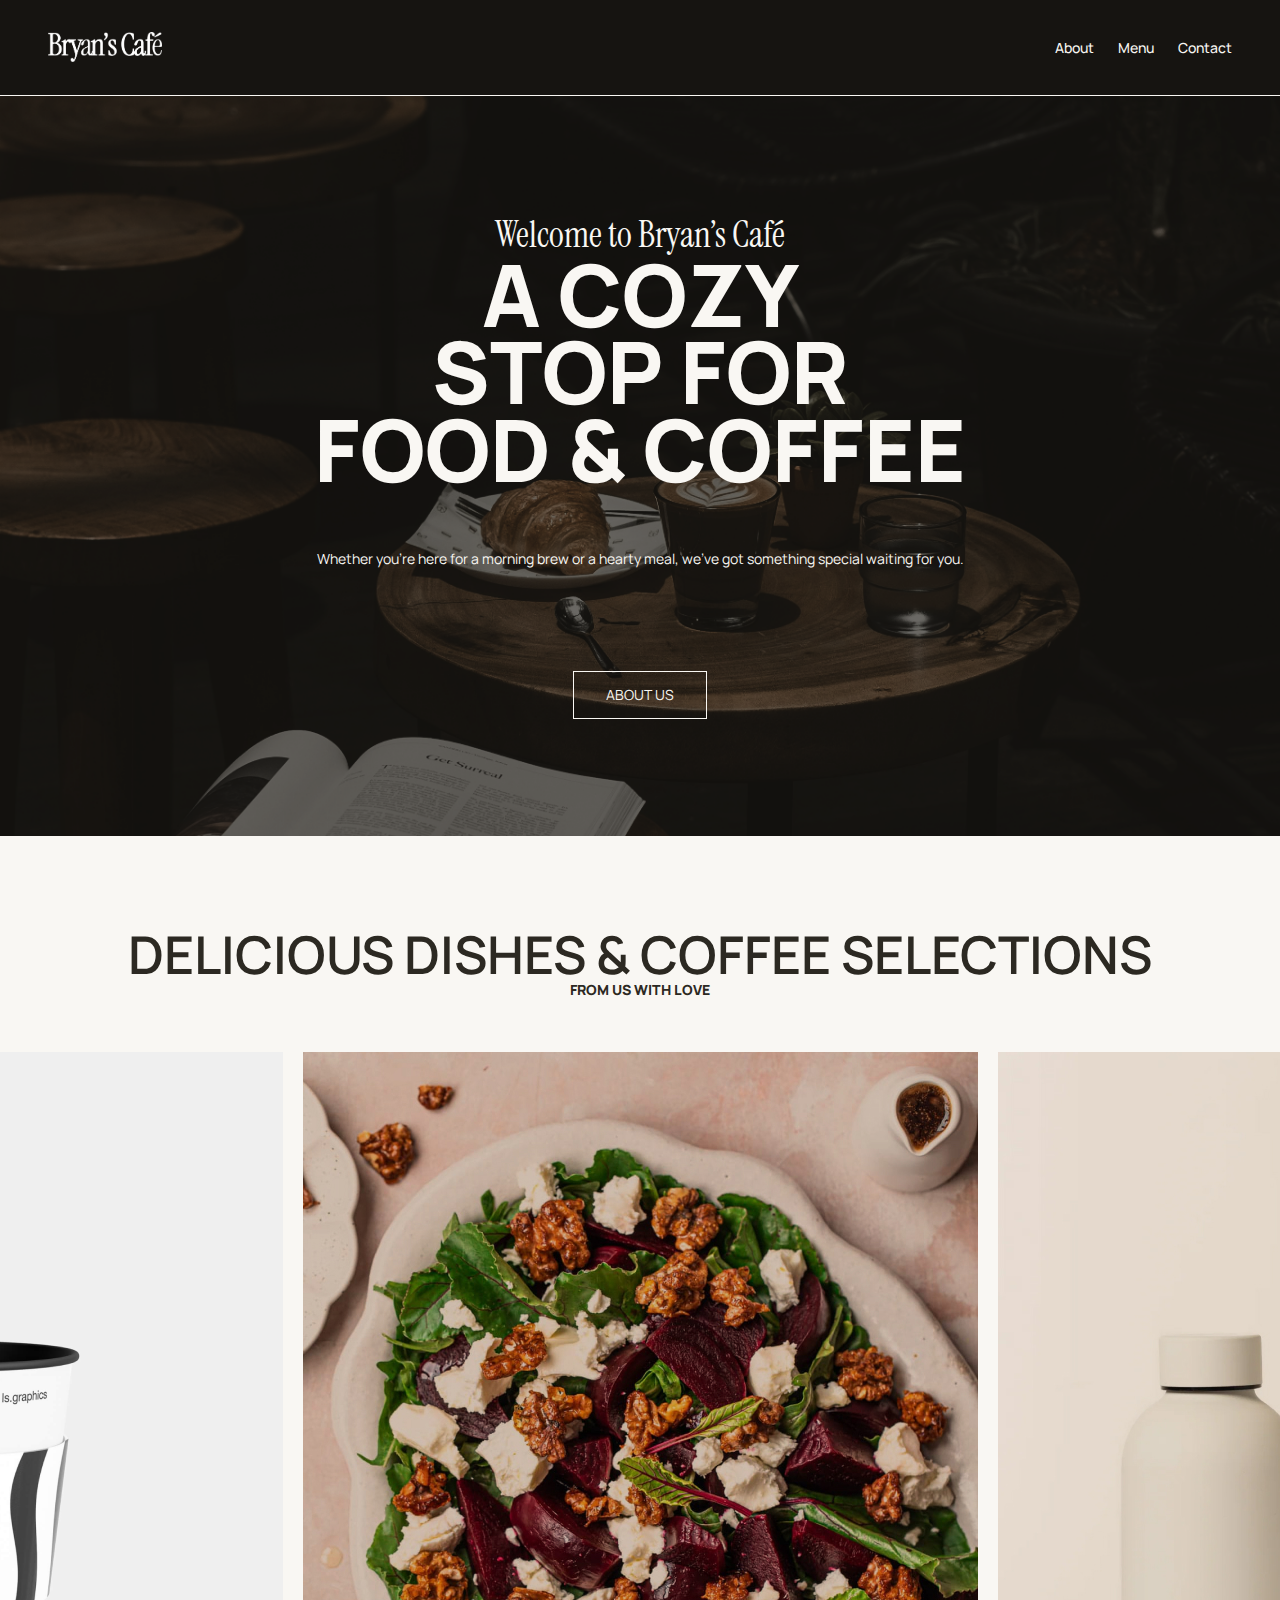
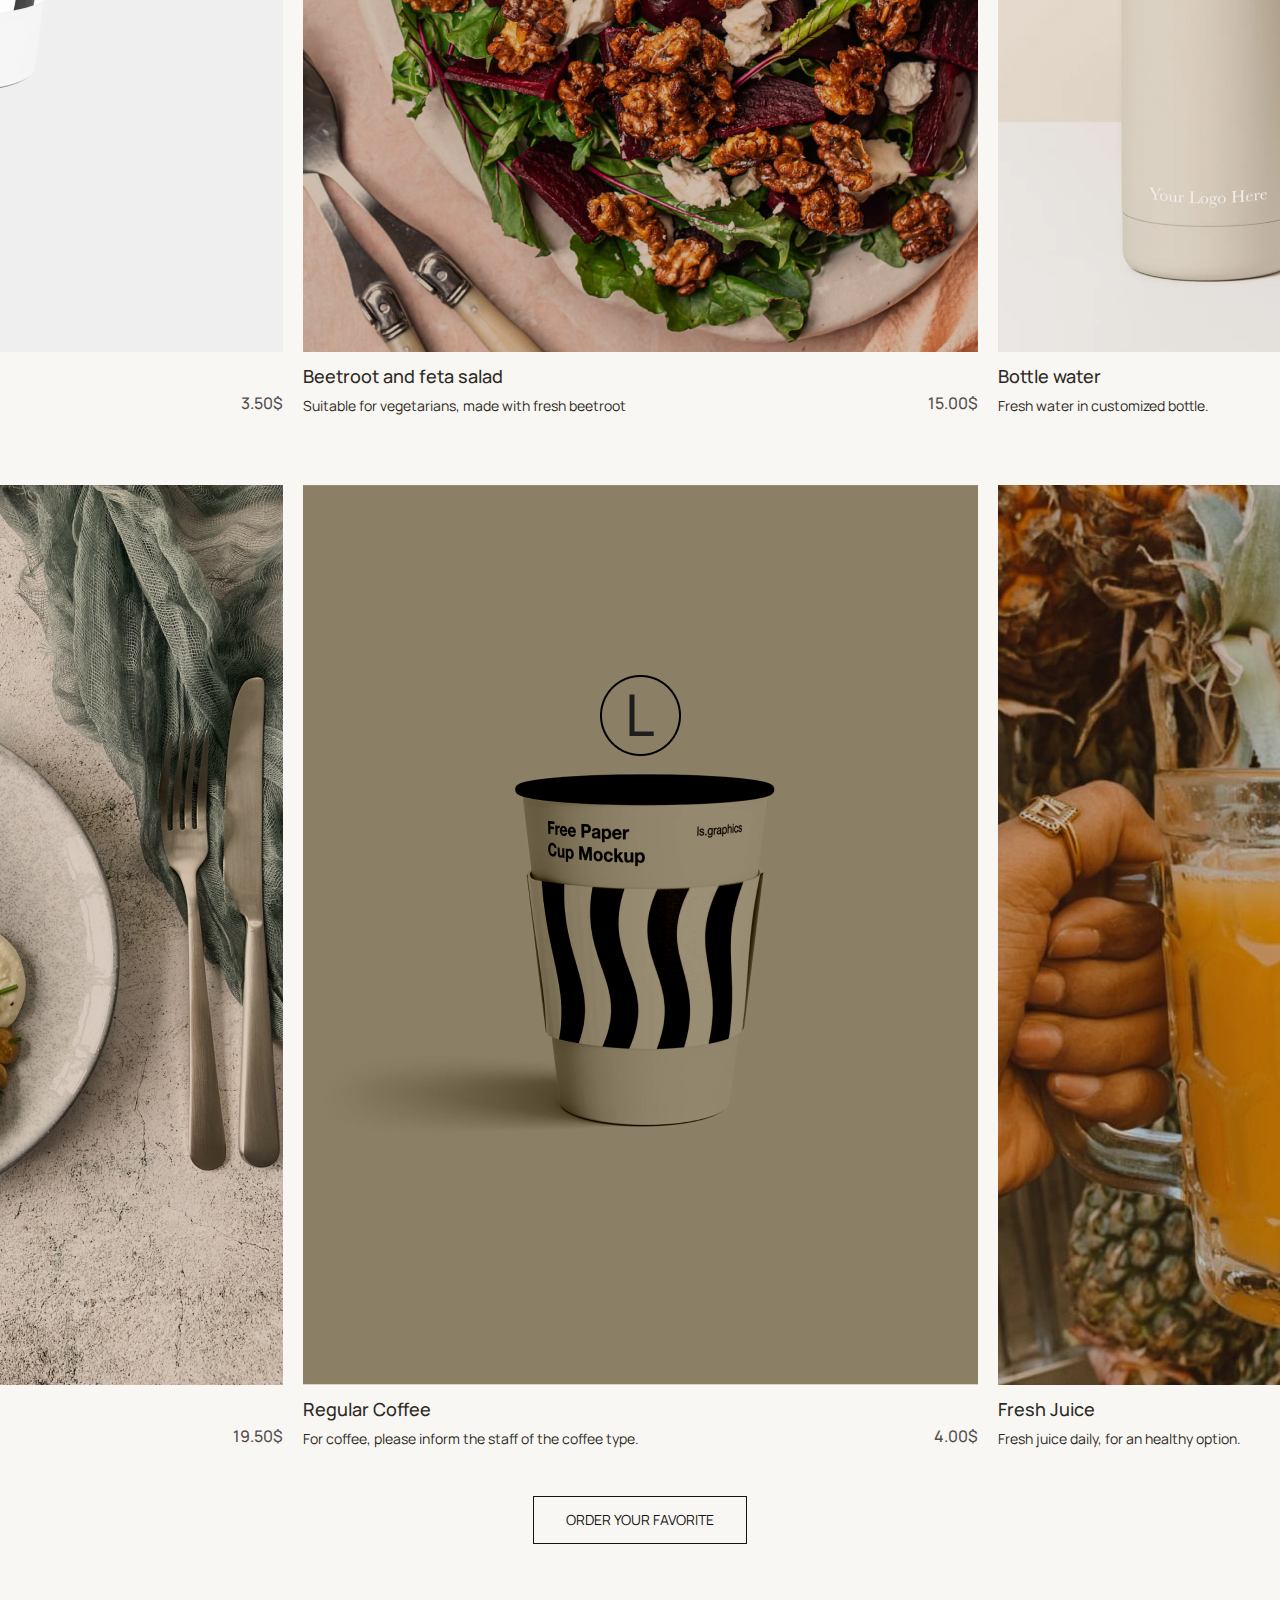
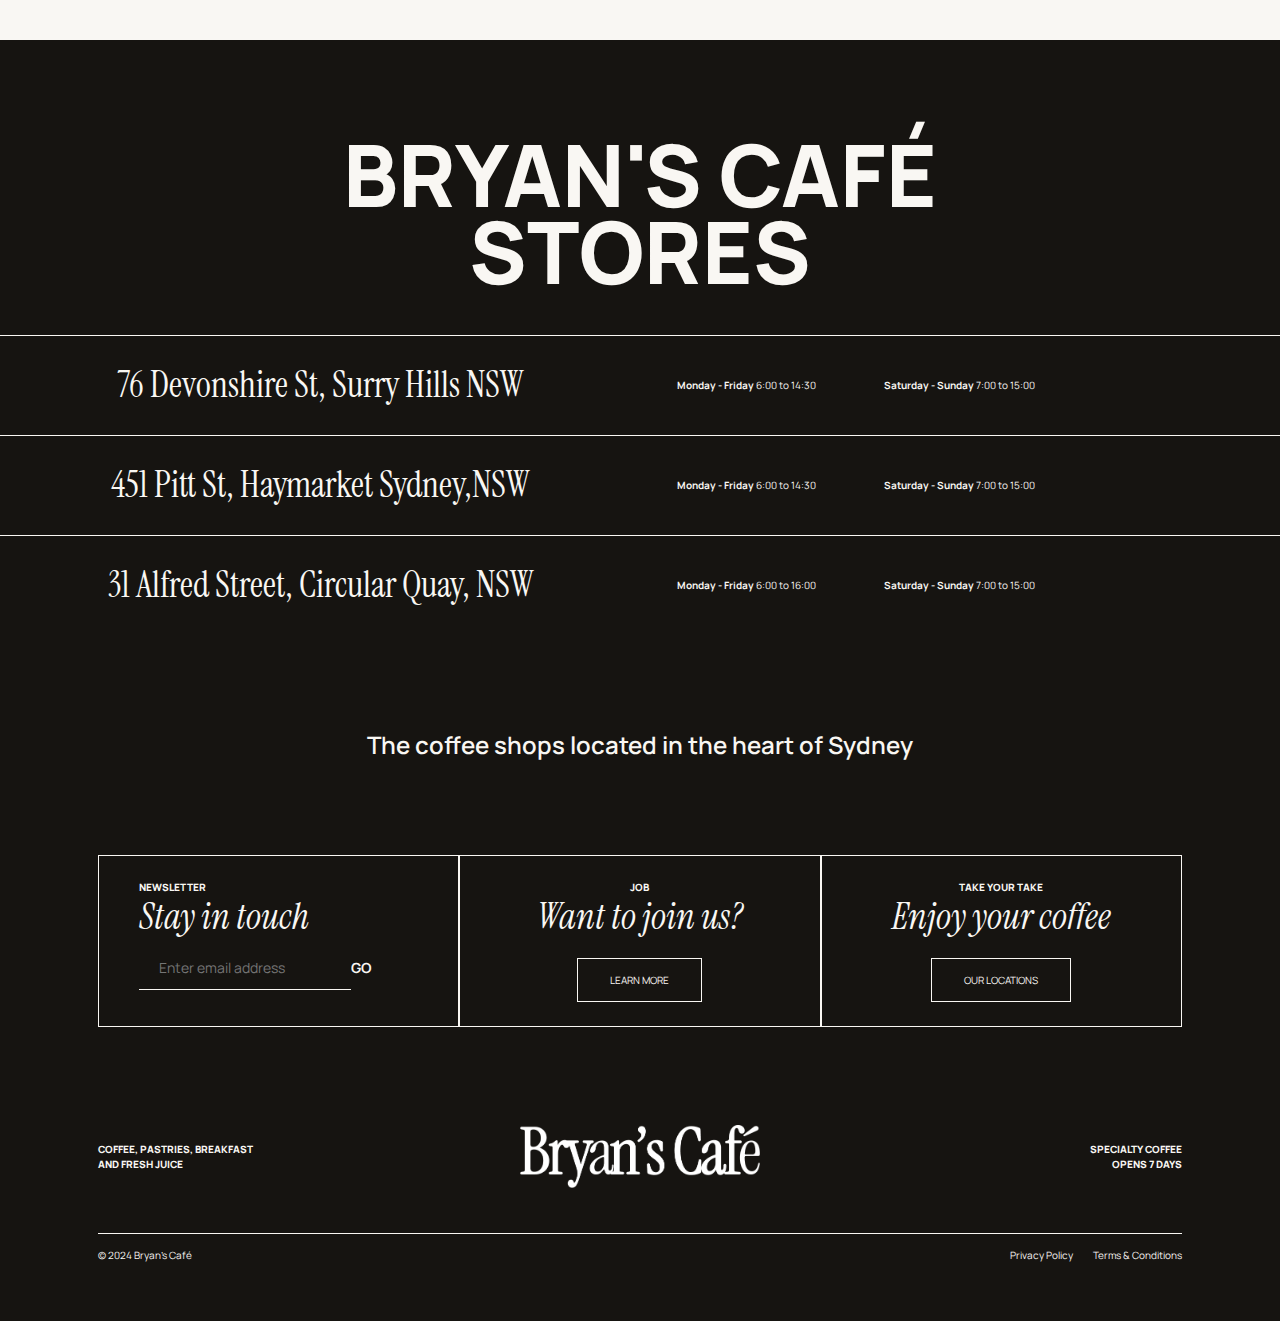
==== index.html @ f8dcae48 "Add files via upload" ====
<!DOCTYPE html>
<html lang="en">
  <head>
    <meta charset="UTF-8" />
    <meta name="viewport" content="width=device-width, initial-scale=1.0" />
    <link rel="icon" type="image/x-icon" href="/img/b-icon.png">
    <link rel="preconnect" href="https://fonts.googleapis.com" />
    <link rel="preconnect" href="https://fonts.gstatic.com" crossorigin />
    <link
      href="https://fonts.googleapis.com/css2?family=Manrope:wght@200..800&display=swap"
      rel="stylesheet"
    />
    <link
      href="https://fonts.googleapis.com/css2?family=Instrument+Serif:ital@0;1&family=Inter:ital,opsz,wght@0,14..32,100..900;1,14..32,100..900&family=Manrope:wght@200..800&family=Rubik:ital,wght@0,300..900;1,300..900&display=swap"
      rel="stylesheet"
    />
    <link rel="stylesheet" href="css/general.css" />
    <link rel="stylesheet" href="css/style.css" />
    <script src="https://scripts.sirv.com/sirvjs/v3/sirv.js"></script>
    <title>Bryan's Café Homepage</title>
  </head>
  <body>
    <header class="header">
      <a href="index.html"
        ><img class="logo" src="img/BryansCafe-w.png" alt="Bryan's Logo"
      /></a>
      <nav class="main-nav">
        <ul class="main-nav-list">
          <li><a class="main-nav-link" href="about.html">About</a></li>
          <li><a class="main-nav-link" href="menu/menu.html">Menu</a></li>
          <li><a class="main-nav-link" href="contact.html">Contact</a></li>
        </ul>
      </nav>
    </header>
    <main>
      <section class="section-hero bg-hero">
        <div class="hero-text-box">
          <p class="heading-highlight">Welcome to Bryan’s Café</p>
          <h1 class="heading-primary">A cozy </br>stop for </br> food & coffee</h1>
          <p class="hero-description">
            Whether you're here for a morning brew or a hearty meal, we’ve got
            something special waiting for you.
          </p>
        </div>
        <a class="btn btn--full fontsize-reg" href="about.html"> About us</a>
      </section>
      
      <!-- 
      ******************
      MENU
      ****************** 
      -->
      <section class="section-menu">
        <div class="menu-title pad--top-md">
          <span class="heading-secondary uppercase">Delicious Dishes & Coffee Selections</span>
          <p class="subheading">From us with love</p>
        </div>
        <div class="menu-cards-display">
          <div class="menu-cards grid--3-cols">
              <!-- ---PRODUCT01--- -->
            <div class="menu-product">
              <div class="product-image">
              <a href="#">
              <img class="Sirv image-main" src="/img/mockup/Coffee-w1.png"/>
              <img class="Sirv image-hover" src="/img/mockup/Coffee-w2.png"/>
            </a>
          </div>
              <div class="menu-description">
              <div class="product-title">
              <h3 class="title heading-tertiary">Hot Coffee</h3>
              <p class="description">
                For coffee, please inform the staff of the coffee type.
              </p>
            </div>
              <a class="price" href="#">3.50$</a>
            </div>
            </div>
             <!-- ---PRODUCT02--- -->
            <div class="menu-product">
              <div class="product-image">
              <a href="#">
              <img class="Sirv image-main" src="/img/mockup/beetrootAndFetaSalad.jpg"/>
              <img class="Sirv image-hover" src="/img/mockup/beetrootAndFetaSalad1.jpg"/>
            </a>
          </div>
              <div class="menu-description">
              <div class="product-title">
              <h3 class="title heading-tertiary">Beetroot and feta salad</h3>
              <p class="description">
                Suitable for vegetarians, made with fresh beetroot
              </p>
            </div>
              <a class="price" href="#">15.00$</a>
            </div>
            </div>
          <!-- ---PRODUCT03--- -->
            <div class="menu-product">
              <div class="product-image">
              <a href="#">
              <img class="Sirv image-main" src="/img/mockup/bottle.jpg"/>
              <img class="Sirv image-hover" src="/img/mockup/bottle1.jpg"/>
            </a>
          </div>
              <div class="menu-description">
              <div class="product-title">
              <h3 class="title heading-tertiary">Bottle water</h3>
              <p class="description">
                Fresh water in customized bottle.
              </p>
            </div>
              <a class="price" href="#">2.00$</a>
            </div>
            </div>
             <!-- ---PRODUCT04--- -->
             <div class="menu-product">
              <div class="product-image">
              <a href="#">
              <img class="Sirv image-main" src="/img/mockup/fetaPancakesWithSalad.jpg"/>
              <img class="Sirv image-hover" src="/img/mockup/fetaPancakesWithSalad1.jpg"/>
            </a>
          </div>
              <div class="menu-description">
              <div class="product-title">
              <h3 class="title heading-tertiary">Feta pancakes with salad</h3>
              <p class="description">
                Tasty pancake filled with feta and salad
              </p>
            </div>
              <a class="price" href="#">19.50$</a>
            </div>
            </div>
             <!-- ---PRODUCT05--- -->
             <div class="menu-product">
              <div class="product-image">
              <a href="#">
              <img class="Sirv image-main" src="/img/mockup/Coffee-brown1.png"/>
              <img class="Sirv image-hover" src="/img/mockup/Coffee-brown2.png"/>
            </a>
          </div>
              <div class="menu-description">
              <div class="product-title">
              <h3 class="title heading-tertiary">Regular Coffee</h3>
              <p class="description">
                For coffee, please inform the staff of the coffee type.
              </p>
            </div>
              <a class="price" href="#">4.00$</a>
            </div>
            </div>
             <!-- ---PRODUCT06--- -->
             <div class="menu-product">
              <div class="product-image">
              <a href="#">
              <img class="Sirv image-main" src="/img/mockup/fresh-juice.jpg"/>
              <img class="Sirv image-hover" src="/img/mockup/fresh-juice1.jpg"/>
            </a>
          </div>
              <div class="menu-description">
              <div class="product-title">
              <h3 class="title heading-tertiary">Fresh Juice</h3>
              <p class="description">
                Fresh juice daily, for an healthy option.
              </p>
            </div>
              <a class="price" href="#">6.00$</a>
            </div>
            </div>
           
            </div>
            <div class="text-center pad--bot-md">
            <a class="btn-b btn-b--full fontsize-reg" href="/menu/menu.html"> Order your favorite</a>
          </div>
        </div>
      </section>
        <!-- 
      ******************
      LOCATION
      ****************** 
      -->
      <section class="section-locations">
        <h2 class="heading-primary pad--bot-sm"> Bryan's Café </br>Stores</h2>
        <div class="locations">
           
          <p class="address heading-highlight" href="contact.html"> 76 Devonshire St,
    Surry Hills NSW</p>
    <p> <strong>Monday - Friday</strong> 6:00 to 14:30</p>
    <p> <strong>Saturday - Sunday</strong> 7:00 to 15:00</p>

        </div>
        <div class="locations">
          <p class="address heading-highlight" href="contact.html"> 451 Pitt St,
            Haymarket Sydney,NSW</p>
            <p> <strong>Monday - Friday</strong> 6:00 to 14:30</p>
            <p> <strong>Saturday - Sunday</strong> 7:00 to 15:00</p>
        
        </div>
        <div class="locations">
          <p class="address heading-highlight" href="contact.html"> 31 Alfred Street,
                    Circular Quay, NSW</p>
          <p> <strong>Monday - Friday</strong> 6:00 to 16:00</p>
         <p> <strong>Saturday - Sunday</strong> 7:00 to 15:00</p>
                
         </div>
        
      </section>
    </main>
    <footer class="footer">
      <h2 class="footer-textbox font-reg text-center">The coffee shops located in the heart of Sydney</h2>
      <div class="section-CTA">
        
        <div class="cta-email">
          <p class="subheading fontsize-sm">newsletter</p>
          <em class="heading-highlight">Stay in touch</em>
        <form class="touch-form">
          <input class="bodytext" type="email" name="email" placeholder="Enter email address">
          <input class="subheading btn--form"type="button" value="GO">
        </form>   
        </div>
        <div class="cta-more">
          <p class="subheading fontsize-sm">Job</p>
          <p class="heading-highlight margin--bot-sm italic font-thin">Want to join us?</p>
          <a class="btn btn--full fontsize-sm" href="about.html"> Learn more</a>
        </div>
        <div class="cta-enjoy">
          <p class="subheading fontsize-sm">Take your take</p>
          <p class="heading-highlight margin--bot-sm italic font-thin">Enjoy your coffee</p>
          <a class="btn btn--full fontsize-sm" href="contact.html">Our locations</a>
        </div>
      </div>
      <div class="section-footer-logo">
        <p class=" subheading fontsize-sm"> coffee, pastries, breakfast </br>and fresh juice</p> 
        <div class="footer-logo">
        <a href="index.html"
        ><img class="f-logo" src="img/BryansCafe-w.png" alt="Bryan's Logo"
      /></a>
    </div>
      <p class="subheading fontsize-sm text-right"> specialty coffee </br> opens 7 days </p>
      </div>
      <div class="copyright">
      <p>&copy; 2024 Bryan's Café</p>
      <ul class="copyright-list">

      <li><a class="policy" href="policy.html">Privacy Policy</a></li>
      <li><a class="policy" href="policy.html">Terms & Conditions</a></li>
    </ul>
    </div>
    </div>
    </footer>
    </body>
</html>
---- css/general.css ----
/* --- 01 TYPOGRAPHY SYSTEM

- Font sizes (px)
10 / 12 / 14 / 16 / 18 / 20 / 24 / 30 / 36 / 44 / 52 / 62 / 74 / 86 / 98

- Font weights
Default: 400
Medium: 500
Semi-bold: 600
Bold: 700

- Line heights
Default: 1
Small: 1.05
Medium: 1.2
Paragraph default: 1.6

- Letter spacing
-0.5px
0.75px

--- 02 COLORS

- Primary: #decca8
- Tints:
#f9f7f3
#e7e3ce
#e8dbc2
#9b8f76
#6f6654
#6f6654
- Shades: 
#a58266
#2c2922
#45260a
#161411

- Accents:
- Greys

#888
#948f90 (lightest grey allowed on #fff)
#696263 (lightest grey allowed on #fdf2e9)
#544c4d
#3e3536 */

* {
  padding: 0;
  margin: 0;
  box-sizing: border-box;
}
html {
  font-size: 62.5%;
  height: 100%;
}
body {
  width: 100%;
  font-family: "Manrope", sans-serif;
  line-height: 1;
  font-weight: 400;
}

/**************************/
/* HEADING */
/**************************/
.heading-primary {
  font-size: 8.6rem;
  font-family: "Manrope", serif;
  font-weight: 900;
  text-transform: uppercase;
  line-height: 0.9;
  margin-bottom: 2.4rem;
  width: 100%;
}
.heading-secondary {
  font-size: 5.2rem;
  font-family: "Manrope", serif;
  font-weight: 600;
  line-height: 0.9;
  margin-bottom: 2.4rem;
}

.heading-highlight {
  font-size: 3.6rem;
  font-family: "Instrument Serif", serif;
  font-weight: 400;
  line-height: 1.2;
}

.heading-tertiary {
  font-size: 1.8rem;
  font-weight: 500;
  margin-bottom: 1.4rem;
}
.subheading {
  font-size: 1.4rem;
  line-height: 1.5;
  font-weight: 900;
  text-transform: uppercase;
}
.bodytext {
  font-size: 1.4rem;
  font-family: "Manrope", serif;
}
.uppercase {
  text-transform: uppercase;
}
.italic {
  font-style: italic;
}
.fontsize-reg {
  font-size: 1.4rem;
}
.fontsize-sm {
  font-size: 1rem;
}
.fontsize-lg {
  font-size: 6.2rem;
}
.font-reg {
  font-weight: 400;
}
.font-thin {
  font-weight: 100;
}
.btn--textspacing {
  letter-spacing: 10rem;
}
.text-color-w {
  color: #f9f7f3;
}
/**************************/
/* MARGIN */
/**************************/
.pad--top-md {
  padding: 9.6rem 0 0 0;
}
.pad--bot-sm {
  padding-bottom: 2rem;
}
.pad--right-sm {
  padding-right: 2rem;
}
.pad--bot-ti {
  padding-bottom: 0.1rem;
}
.pad--bot-md {
  padding-bottom: 9.6rem;
}

.margin--bot-md {
  margin-bottom: 4.4rem;
}
.margin--bot-sm {
  margin-bottom: 2rem;
}

.text-center {
  text-align: center;
}
.text-right {
  text-align: right;
}
/**************************/
/* GRID */
/**************************/
.grid--2-cols {
  grid-template-columns: repeat(2, 1fr);
}
.grid--3-cols {
  grid-template-columns: repeat(3, 1fr);
}
/**************************/
/* BUTTON */
/**************************/
.btn,
.btn:link,
.btn:active {
  display: inline-block;

  text-decoration: none;
  text-transform: uppercase;
  font-weight: 400;
  border: 0.8px solid #f9f7f3;
  color: #f9f7f3;
  cursor: pointer;
  padding: 1.6rem 3.2rem;
  transition: all 0.3s;
}
.btn--full:link,
.btn--full:visited {
  color: #f9f7f3;
}

.btn--full:hover,
.btn--full:active {
  color: #161411;
  background-color: #f9f7f3;
}
.btn-b,
.btn-b:link,
.btn-b:active {
  display: inline-block;

  text-decoration: none;
  text-transform: uppercase;
  /* font-size: 1.4rem; */
  font-weight: 400;
  border: 0.8px solid #161411;
  color: #161411;
  cursor: pointer;
  padding: 1.6rem 3.2rem;
  transition: all 0.3s;
}
.btn-b--full:link,
.btn-b--full:visited {
  color: #161411;
}

.btn-b--full:hover,
.btn-b--full:active {
  color: #f9f7f3;
  background-color: #161411;
}
.btn--form {
  border: #f9f7f3 1px solid;
  font-weight: 700;
}
/**************************/
/* FOOTER & FORM 
/**************************/
.footer {
  color: #f9f7f3;
  background-color: #161411;
  height: 100%;
  width: 100%;
  padding: 9.8rem 9.8rem 4.4rem 9.8rem;
}
.footer-textbox {
  line-height: 1;
  font-size: 2.4rem;
  font-weight: 600;
  margin-bottom: 9.8rem;
}
.section-CTA {
  display: grid;
  grid-template-columns: 1fr 1fr 1fr;
  justify-content: center;
  height: 100%;
  margin-bottom: 9.8rem;
}

.cta-email,
.cta-more,
.cta-enjoy {
  border: 0.8px solid #f9f7f3;
  padding: 2.4rem 4rem;
}
.cta-more,
.cta-enjoy {
  display: block;
  width: 100%;
  text-align: center;
}

.section-footer-logo {
  display: grid;
  grid-template-columns: 1fr 1fr 1fr;
  align-items: center;
  margin-bottom: 4.4rem;
}
.footer-logo {
  align-items: center;
  justify-items: center;
  text-align: center;
}
.f-logo {
  width: 24rem;
  height: auto;
}
.copyright {
  display: flex;
  justify-content: space-between;
  height: 4.4rem;
  align-items: center;
  border-top: 1px solid #f9f7f3;
}
.copyright-list {
  display: flex;
  list-style: none;
  font-size: 1rem;
  color: #f9f7f3;
  gap: 2rem;
}
.policy:link,
.policy:active {
  color: #f9f7f3;

  text-decoration: none;
}
.policy:hover,
.policy:visited {
  color: #f9f7f3;
  text-decoration: underline;
}
/* FORM */
.form {
  display: flex;
  flex-direction: column;
  border: none;
}
.form input[type="email"],
.form input[type="type"],
.form input[type="text"],
.form select[id="country"],
.form textarea[id="subject"] {
  color: #f9f7f3;
  padding: 1.2rem 2rem;
  margin: 0.8rem 0;
  border: none;
  border-bottom: 1px solid #f9f7f3;
  background-color: transparent;
  /* min-width: 24rem; */
}
.form input[type="button"] {
  color: #f9f7f3;
  background-color: transparent;
  border: none;
  cursor: pointer;
}
.btn--form {
  border: 1px solid;
}
.touch-form {
  display: flex;
}
.touch-form input[type="email"] {
  color: #f9f7f3;
  padding: 1.2rem 2rem;
  margin: 0.8rem 0;
  border: none;
  border-bottom: 1px solid #f9f7f3;
  background-color: transparent;
}
.touch-form input[type="button"] {
  color: #f9f7f3;
  background-color: transparent;
  border: none;
  cursor: pointer;
}
---- css/style.css ----
/**************************/
/* HEADER */
/**************************/
.header {
  display: flex;
  justify-content: space-between;
  align-items: center;

  width: 100%;
  background-color: #161411;
  border-bottom: 0.8px solid #f9f7f3;
  height: 9.6rem;
  padding: 0 4.8rem;
}
.logo {
  cursor: pointer;
  height: 3rem;
}
/**************************/
/* NAVIGATION */
/**************************/
.main-nav-list {
  display: flex;
  gap: 2.4rem;
  list-style: none;
}
.main-nav-link:link,
.main-nav-link:visited {
  display: inline-block;
  color: #f9f7f3;
  font-size: 1.4rem;
  font-weight: 500;
  text-decoration: none;
  transition: all 0.3s;
}
.main-nav-link:hover,
.main-nav-link:active {
  color: #f9f7f3;
  text-decoration: underline;
}
/**************************/
/* HERO SECTION */
/**************************/
.section-hero {
  display: flex;
  flex-direction: column;
  align-items: center;
  justify-content: center;
  color: #f9f7f3;
  background-color: #161411;
  gap: 3rem;
  height: 74rem;
}
.hero-text-box {
  text-align: center;
}
.bg-hero {
  background-image: url("/img/hero-banner.png");
  background-repeat: no-repeat;
  background-size: cover;
}
.introduction {
  text-align: center;
  max-width: 80rem;
}

.hero-description {
  font-size: 1.4rem;
  color: #f9f7f3;
  line-height: 1.5;
  margin-bottom: 3.6rem;
  padding: 3.6rem 3.6rem;
}
/**************************/
/* MENU */
/**************************/
.section-menu {
  height: 100%;
  background-color: #f9f7f3;
  color: #2c2922;
}
.menu-title {
  display: block;
  height: 100%;
  align-items: center;
  text-align: center;
}
/* .margin-top-sm {
  margin-top: 3.6rem;
} */

.menu-cards-display {
  display: block;
  margin: 0 5.2rem;
}
.menu-cards {
  display: grid;
  column-gap: 2rem;
  row-gap: 7.4rem;
  align-items: center;
  justify-content: center;
  max-width: 100%;
  padding: 5.2rem 0;
}
.menu-grid {
  display: grid;
  grid-template-columns: repeat(auto-fit, minmax(200px, 1fr));
  gap: 1rem;
  padding: 4.4rem;
}
.menu-container {
  position: relative;
  width: 100%;
  padding-bottom: 2rem;
}
.menu-card img {
  width: auto;
  height: 40rem;
  object-fit: cover;
}
.middle {
  transition: 0.5s ease;
  position: absolute;
  top: 50%;
  left: 50%;
  transform: translate(-50%, -50%);
  -ms-transform: translate(-50%, -50%);
  opacity: 0;
  opacity: 0;
  text-align: center;
}
.menu-container:hover .image-main {
  background-color: #544c4d;
  opacity: 0.3;
}
.menu-container:hover .middle {
  opacity: 1;
}

/* .menu-product {
  width: 44rem;
} */
.product-image {
  position: relative;
  /* width: 44rem; can be omitted for a regular non-lazy image */
  max-width: 100%;
  margin-bottom: 1.4rem;
}
.product-image img.Sirv.image-hover {
  position: absolute;
  top: 0;
  right: 0;
  left: 0;
  bottom: 0;
  object-fit: contain;
  opacity: 0;
  transition: opacity 0.2s;
}
.product-image:hover img.Sirv.image-hover {
  opacity: 1;
}

/* .cards {
  max-width: 44rem;
}
.cards img {
  transition: all 0.3s;
} */
.menu-description {
  display: flex;
  justify-content: space-between;
  height: 4.4rem;
}
.description {
  font-size: 1.4rem;
}

.price {
  align-self: flex-end;
  font-size: 1.6rem;
  font-weight: 500;
  text-decoration: none;
  color: #544c4d;
  transition: all 0.5s ease;
}
.menu-product:link .price,
.menu-product:active .price {
  text-decoration: none;
  transition: all 0.3s ease;
}
.menu-product:hover .price,
.menu-product:visited .price {
  text-decoration: underline;
  color: #9b8f76;
}
/**************************/
/* LOCATIONS */
/**************************/
.section-locations {
  text-align: center;
  padding-top: 9.6rem;
  color: #f9f7f3;
  background-color: #161411;
}
.locations {
  display: grid;
  height: 10rem;
  grid-template-columns: 3fr 1fr 1fr 1fr;
  text-align: center;
  align-items: center;
  justify-content: center;
  border-top: 1px solid #f9f7f3;
  transition: background-color 0.5s;
}

.locations:hover,
.locations:visited {
  background-color: #f9f7f3;
  color: #161411;
}
.address:link,
.address:active {
  color: #f9f7f3;
  text-decoration: none;
  background-color: transparent;
  transition: background-color 0.5s;
  width: 100%;
}
.address:hover,
.address:visited {
  color: #161411;
}
/**************************/
/* ABOUTUS */
/**************************/
.section-about-us {
  height: 100rem;
  background-color: #161411;
  color: #f9f7f3;
}
.about-us {
  width: 100%;
  max-height: 100%;
}
.ab-intro {
  display: block;
  letter-spacing: 1.5px;
  font-weight: 100;
  padding: 0 50rem 0 19rem;
  height: 100%;
}
.section-owner {
  position: absolute;
  top: 50rem;
  right: 10rem;
  padding: 4rem;
}
.img-owner {
  width: 30rem;
}
/**************************/
/* POLICY */
/**************************/
.section-policy {
  display: flex;
  gap: 5.2rem;
  line-height: 2rem;
  background-color: #161411;
  color: #f9f7f3;
  padding: 9.6rem 40rem 0 19rem;
}
.policy-title {
  margin-top: 1rem;
  display: flex;
  flex-direction: column;
  gap: 3rem;
  font-size: 2.4rem;
  font-weight: 700;
}
.all-policy {
  font-size: 1.6rem;
  font-weight: 100;
}
.privacy-link {
  color: #f9f7f3;
  transition: all 0.3s;
}

.privacy-act:link,
.privacy-act:hover,
.privacy-act:active,
.privacy-act:visited {
  color: #f9f7f3;
}
.app:link,
.app:hover,
.app:active,
.app:visited {
  color: #f9f7f3;
}
.privacy-link:link,
.privacy-link:active {
  text-decoration: none;
  color: #f9f7f3;
  transition: all 0.3s;
}
.privacy-link:hover,
.privacy-link:visited {
  text-decoration: underline;
  color: #decca8;
}

.terms-link:link,
.terms-link:active {
  text-decoration: none;
  color: #f9f7f3;
  transition: all 0.3s;
}
.terms-link:hover,
.terms-link:visited {
  text-decoration: underline;
  color: #decca8;
}
/* FORM */
.section-contact-form {
  display: flex;
  gap: 4.4rem;
  align-items: center;
  justify-content: center;
  color: #f9f7f3;
  background-color: #161411;
}
.emailBox {
  /* border: 0.8px solid #f9f7f3; */
  padding: 2.4rem 4rem;
}
.map {
  -webkit-filter: grayscale(100%);
}
input,
option,
textarea {
  font-family: "Manrope", serif;
}
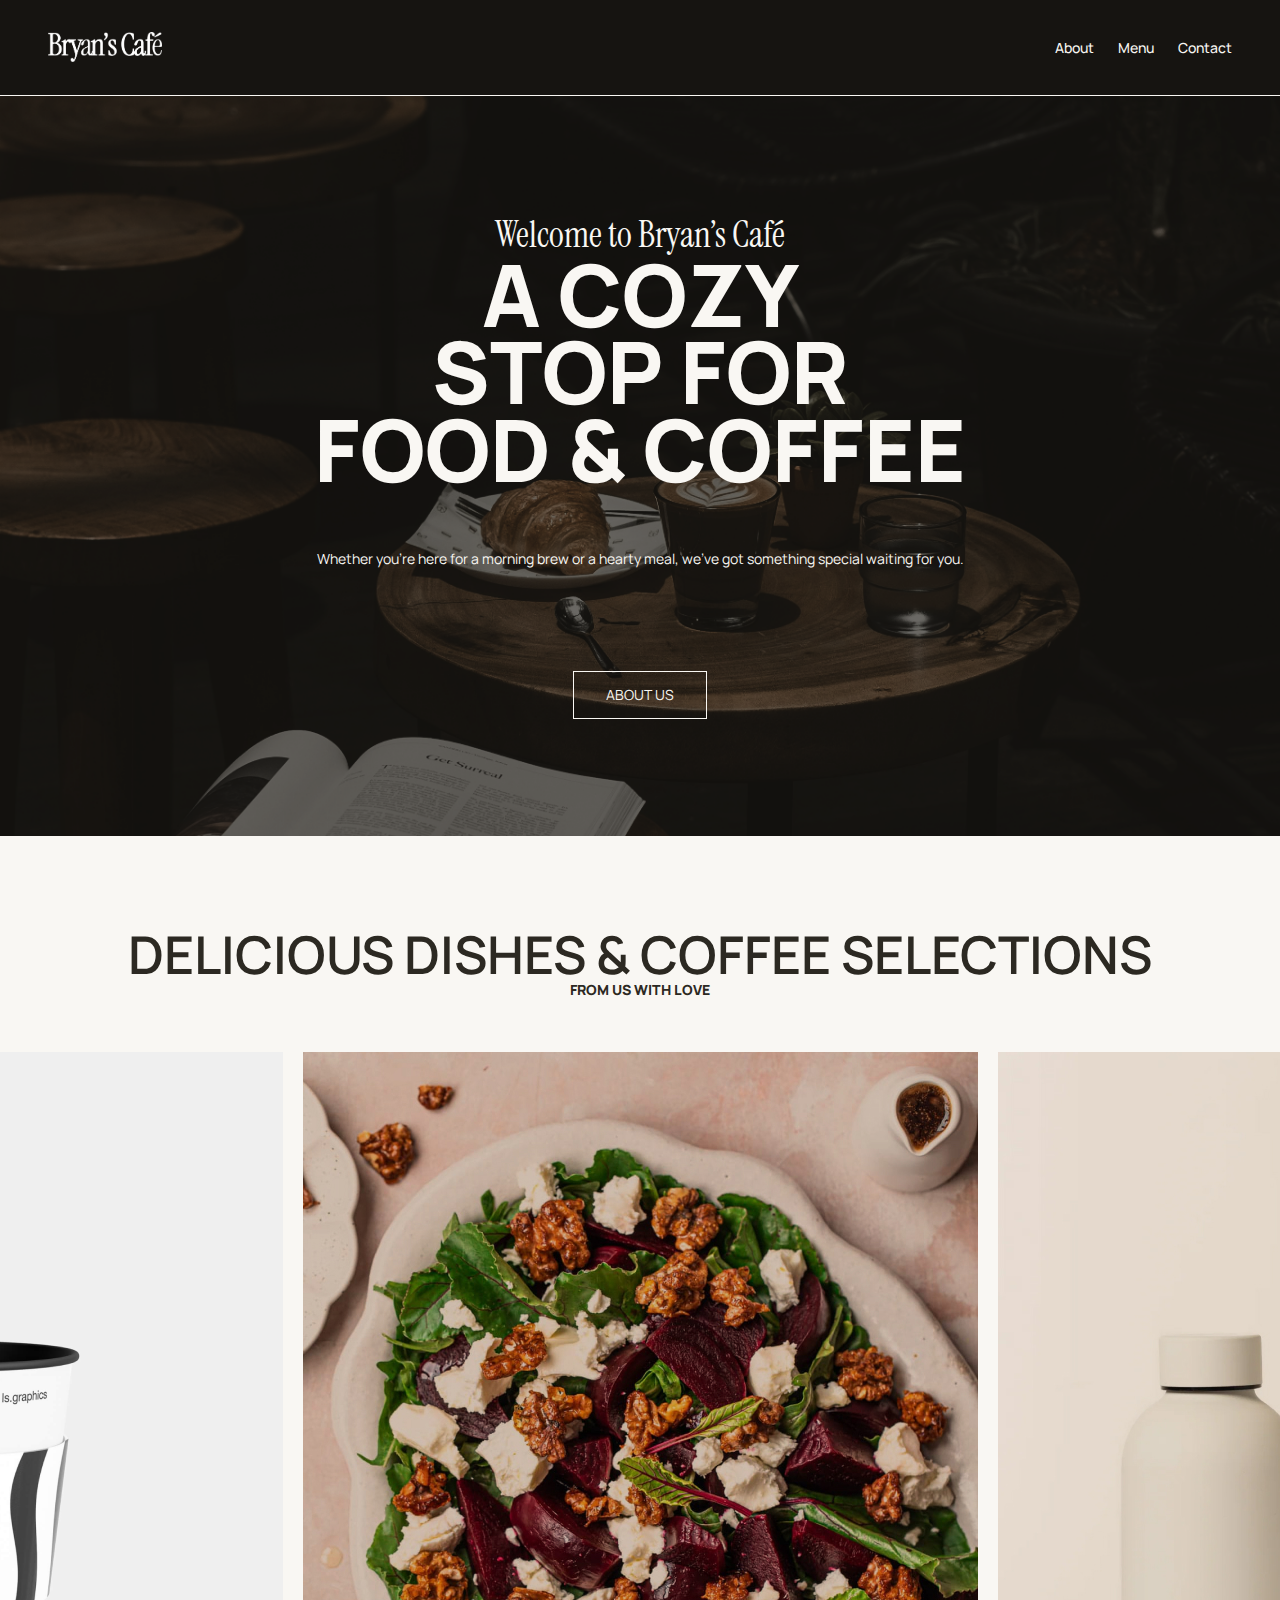
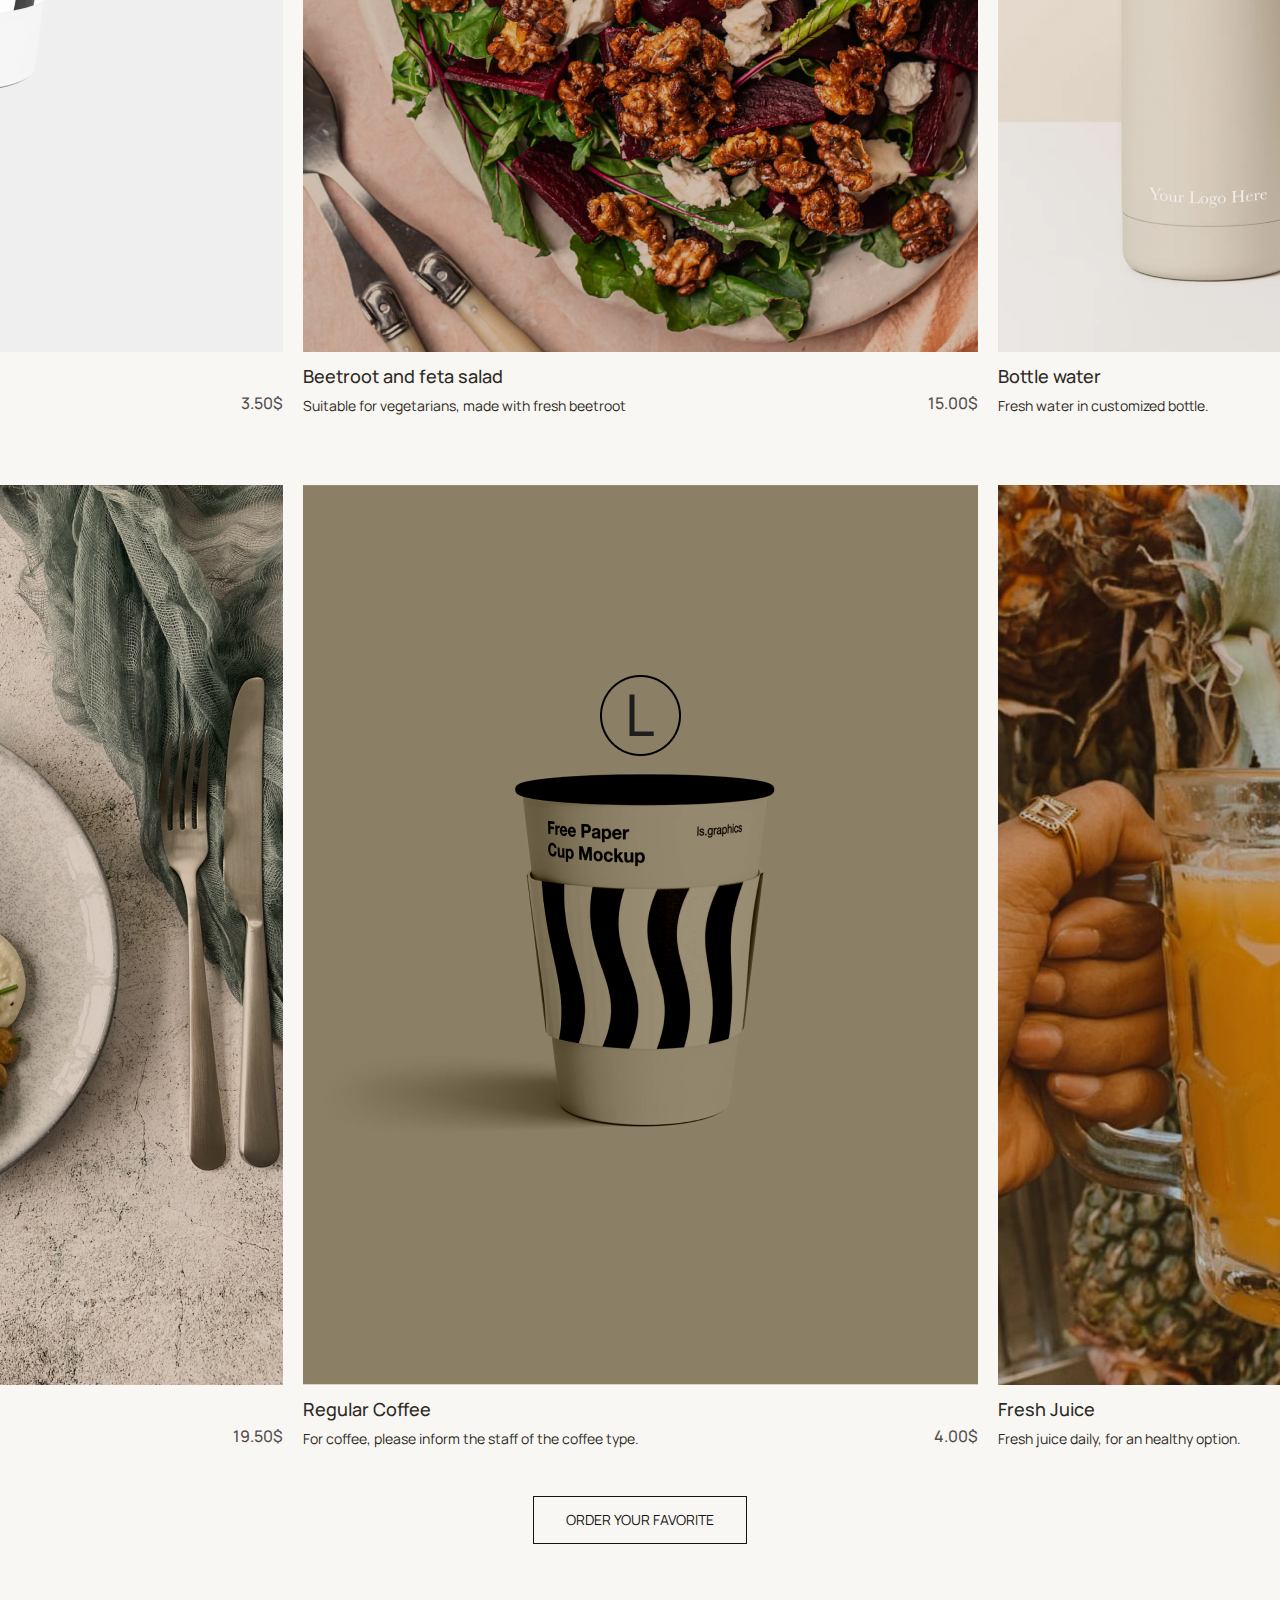
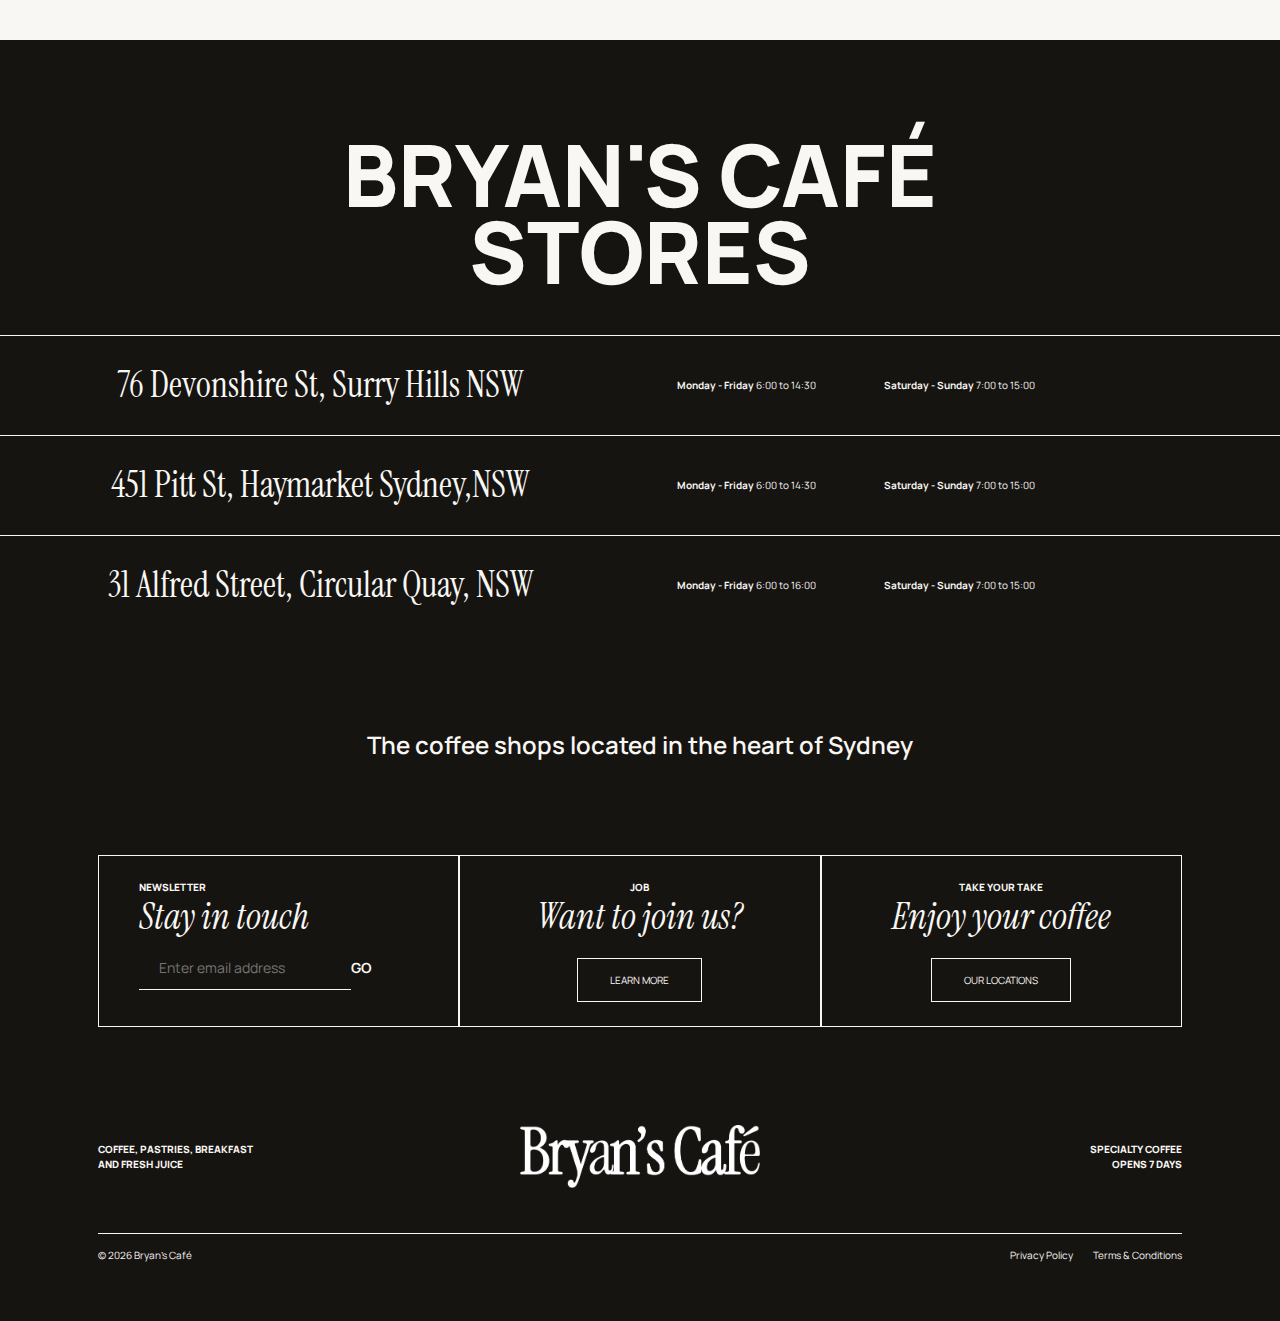
==== commit c708bfc7: "Add files via upload" ====
--- a/index.html
+++ b/index.html
@@ -3,7 +3,7 @@
   <head>
     <meta charset="UTF-8" />
     <meta name="viewport" content="width=device-width, initial-scale=1.0" />
-    <link rel="icon" type="image/x-icon" href="/img/b-icon.png">
+    <link rel="icon" type="image/x-icon" href="img/b-icon.png" />
     <link rel="preconnect" href="https://fonts.googleapis.com" />
     <link rel="preconnect" href="https://fonts.gstatic.com" crossorigin />
     <link
@@ -36,7 +36,10 @@
       <section class="section-hero bg-hero">
         <div class="hero-text-box">
           <p class="heading-highlight">Welcome to Bryan’s Café</p>
-          <h1 class="heading-primary">A cozy </br>stop for </br> food & coffee</h1>
+          <h1 class="heading-primary">
+            A cozy <br />stop for <br />
+            food & coffee
+          </h1>
           <p class="hero-description">
             Whether you're here for a morning brew or a hearty meal, we’ve got
             something special waiting for you.
@@ -44,7 +47,7 @@
         </div>
         <a class="btn btn--full fontsize-reg" href="about.html"> About us</a>
       </section>
-      
+
       <!-- 
       ******************
       MENU
@@ -52,199 +55,277 @@
       -->
       <section class="section-menu">
         <div class="menu-title pad--top-md">
-          <span class="heading-secondary uppercase">Delicious Dishes & Coffee Selections</span>
+          <span class="heading-secondary uppercase"
+            >Delicious Dishes & Coffee Selections</span
+          >
           <p class="subheading">From us with love</p>
         </div>
         <div class="menu-cards-display">
           <div class="menu-cards grid--3-cols">
-              <!-- ---PRODUCT01--- -->
-            <div class="menu-product">
-              <div class="product-image">
-              <a href="#">
-              <img class="Sirv image-main" src="/img/mockup/Coffee-w1.png"/>
-              <img class="Sirv image-hover" src="/img/mockup/Coffee-w2.png"/>
-            </a>
+            <!-- ***PRODUCT01*** -->
+            <div class="menu-product">
+              <div class="product-image">
+                <a href="#">
+                  <img
+                    class="Sirv image-main"
+                    src="img/mockup/Coffee-w1.png"
+                    alt="coffee"
+                  />
+                  <img
+                    class="Sirv image-hover"
+                    src="img/mockup/Coffee-w2.png"
+                    alt="coffee"
+                  />
+                </a>
+              </div>
+              <div class="menu-description">
+                <div class="product-title">
+                  <h3 class="title heading-tertiary">Hot Coffee</h3>
+                  <p class="description">
+                    For coffee, please inform the staff of the coffee type.
+                  </p>
+                </div>
+                <a class="price" href="#">3.50$</a>
+              </div>
+            </div>
+            <!-- ***PRODUCT02***-->
+            <div class="menu-product">
+              <div class="product-image">
+                <a href="#">
+                  <img
+                    class="Sirv image-main"
+                    src="img/mockup/beetrootAndFetaSalad.jpg"
+                    alt="beetroot"
+                  />
+                  <img
+                    class="Sirv image-hover"
+                    src="img/mockup/beetrootAndFetaSalad1.jpg"
+                    alt="beetroot"
+                  />
+                </a>
+              </div>
+              <div class="menu-description">
+                <div class="product-title">
+                  <h3 class="title heading-tertiary">
+                    Beetroot and feta salad
+                  </h3>
+                  <p class="description">
+                    Suitable for vegetarians, made with fresh beetroot
+                  </p>
+                </div>
+                <a class="price" href="#">15.00$</a>
+              </div>
+            </div>
+            <!-- ***PRODUCT03*** -->
+            <div class="menu-product">
+              <div class="product-image">
+                <a href="#">
+                  <img
+                    class="Sirv image-main"
+                    src="img/mockup/bottle.jpg"
+                    alt="bottle"
+                  />
+                  <img
+                    class="Sirv image-hover"
+                    src="img/mockup/bottle1.jpg"
+                    alt="bottle"
+                  />
+                </a>
+              </div>
+              <div class="menu-description">
+                <div class="product-title">
+                  <h3 class="title heading-tertiary">Bottle water</h3>
+                  <p class="description">Fresh water in customized bottle.</p>
+                </div>
+                <a class="price" href="#">2.00$</a>
+              </div>
+            </div>
+            <!-- ***PRODUCT04*** -->
+            <div class="menu-product">
+              <div class="product-image">
+                <a href="#">
+                  <img
+                    class="Sirv image-main"
+                    src="img/mockup/fetaPancakesWithSalad.jpg"
+                    alt="feta"
+                  />
+                  <img
+                    class="Sirv image-hover"
+                    src="img/mockup/fetaPancakesWithSalad1.jpg"
+                    alt="feta"
+                  />
+                </a>
+              </div>
+              <div class="menu-description">
+                <div class="product-title">
+                  <h3 class="title heading-tertiary">
+                    Feta pancakes with salad
+                  </h3>
+                  <p class="description">
+                    Tasty pancake filled with feta and salad
+                  </p>
+                </div>
+                <a class="price" href="#">19.50$</a>
+              </div>
+            </div>
+            <!-- ***PRODUCT05*** -->
+            <div class="menu-product">
+              <div class="product-image">
+                <a href="#">
+                  <img
+                    class="Sirv image-main"
+                    src="img/mockup/Coffee-brown1.png"
+                    alt="coffee"
+                  />
+                  <img
+                    class="Sirv image-hover"
+                    src="img/mockup/Coffee-brown2.png"
+                    alt="coffee"
+                  />
+                </a>
+              </div>
+              <div class="menu-description">
+                <div class="product-title">
+                  <h3 class="title heading-tertiary">Regular Coffee</h3>
+                  <p class="description">
+                    For coffee, please inform the staff of the coffee type.
+                  </p>
+                </div>
+                <a class="price" href="#">4.00$</a>
+              </div>
+            </div>
+            <!--***PRODUCT06*** -->
+            <div class="menu-product">
+              <div class="product-image">
+                <a href="#">
+                  <img
+                    class="Sirv image-main"
+                    src="img/mockup/fresh-juice.jpg"
+                    alt="juice"
+                  />
+                  <img
+                    class="Sirv image-hover"
+                    src="img/mockup/fresh-juice1.jpg"
+                    alt="juice"
+                  />
+                </a>
+              </div>
+              <div class="menu-description">
+                <div class="product-title">
+                  <h3 class="title heading-tertiary">Fresh Juice</h3>
+                  <p class="description">
+                    Fresh juice daily, for an healthy option.
+                  </p>
+                </div>
+                <a class="price" href="#">6.00$</a>
+              </div>
+            </div>
           </div>
-              <div class="menu-description">
-              <div class="product-title">
-              <h3 class="title heading-tertiary">Hot Coffee</h3>
-              <p class="description">
-                For coffee, please inform the staff of the coffee type.
-              </p>
-            </div>
-              <a class="price" href="#">3.50$</a>
-            </div>
-            </div>
-             <!-- ---PRODUCT02--- -->
-            <div class="menu-product">
-              <div class="product-image">
-              <a href="#">
-              <img class="Sirv image-main" src="/img/mockup/beetrootAndFetaSalad.jpg"/>
-              <img class="Sirv image-hover" src="/img/mockup/beetrootAndFetaSalad1.jpg"/>
-            </a>
+          <div class="text-center pad--bot-md">
+            <a class="btn-b btn-b--full fontsize-reg" href="../menu/menu.html">
+              Order your favorite</a
+            >
           </div>
-              <div class="menu-description">
-              <div class="product-title">
-              <h3 class="title heading-tertiary">Beetroot and feta salad</h3>
-              <p class="description">
-                Suitable for vegetarians, made with fresh beetroot
-              </p>
-            </div>
-              <a class="price" href="#">15.00$</a>
-            </div>
-            </div>
-          <!-- ---PRODUCT03--- -->
-            <div class="menu-product">
-              <div class="product-image">
-              <a href="#">
-              <img class="Sirv image-main" src="/img/mockup/bottle.jpg"/>
-              <img class="Sirv image-hover" src="/img/mockup/bottle1.jpg"/>
-            </a>
-          </div>
-              <div class="menu-description">
-              <div class="product-title">
-              <h3 class="title heading-tertiary">Bottle water</h3>
-              <p class="description">
-                Fresh water in customized bottle.
-              </p>
-            </div>
-              <a class="price" href="#">2.00$</a>
-            </div>
-            </div>
-             <!-- ---PRODUCT04--- -->
-             <div class="menu-product">
-              <div class="product-image">
-              <a href="#">
-              <img class="Sirv image-main" src="/img/mockup/fetaPancakesWithSalad.jpg"/>
-              <img class="Sirv image-hover" src="/img/mockup/fetaPancakesWithSalad1.jpg"/>
-            </a>
-          </div>
-              <div class="menu-description">
-              <div class="product-title">
-              <h3 class="title heading-tertiary">Feta pancakes with salad</h3>
-              <p class="description">
-                Tasty pancake filled with feta and salad
-              </p>
-            </div>
-              <a class="price" href="#">19.50$</a>
-            </div>
-            </div>
-             <!-- ---PRODUCT05--- -->
-             <div class="menu-product">
-              <div class="product-image">
-              <a href="#">
-              <img class="Sirv image-main" src="/img/mockup/Coffee-brown1.png"/>
-              <img class="Sirv image-hover" src="/img/mockup/Coffee-brown2.png"/>
-            </a>
-          </div>
-              <div class="menu-description">
-              <div class="product-title">
-              <h3 class="title heading-tertiary">Regular Coffee</h3>
-              <p class="description">
-                For coffee, please inform the staff of the coffee type.
-              </p>
-            </div>
-              <a class="price" href="#">4.00$</a>
-            </div>
-            </div>
-             <!-- ---PRODUCT06--- -->
-             <div class="menu-product">
-              <div class="product-image">
-              <a href="#">
-              <img class="Sirv image-main" src="/img/mockup/fresh-juice.jpg"/>
-              <img class="Sirv image-hover" src="/img/mockup/fresh-juice1.jpg"/>
-            </a>
-          </div>
-              <div class="menu-description">
-              <div class="product-title">
-              <h3 class="title heading-tertiary">Fresh Juice</h3>
-              <p class="description">
-                Fresh juice daily, for an healthy option.
-              </p>
-            </div>
-              <a class="price" href="#">6.00$</a>
-            </div>
-            </div>
-           
-            </div>
-            <div class="text-center pad--bot-md">
-            <a class="btn-b btn-b--full fontsize-reg" href="/menu/menu.html"> Order your favorite</a>
-          </div>
         </div>
       </section>
-        <!-- 
+      <!-- 
       ******************
       LOCATION
       ****************** 
       -->
       <section class="section-locations">
-        <h2 class="heading-primary pad--bot-sm"> Bryan's Café </br>Stores</h2>
+        <h2 class="heading-primary pad--bot-sm">Bryan's Café <br />Stores</h2>
         <div class="locations">
-           
-          <p class="address heading-highlight" href="contact.html"> 76 Devonshire St,
-    Surry Hills NSW</p>
-    <p> <strong>Monday - Friday</strong> 6:00 to 14:30</p>
-    <p> <strong>Saturday - Sunday</strong> 7:00 to 15:00</p>
-
+          <p class="address heading-highlight">
+            76 Devonshire St, Surry Hills NSW
+          </p>
+          <p><strong>Monday - Friday</strong> 6:00 to 14:30</p>
+          <p><strong>Saturday - Sunday</strong> 7:00 to 15:00</p>
         </div>
         <div class="locations">
-          <p class="address heading-highlight" href="contact.html"> 451 Pitt St,
-            Haymarket Sydney,NSW</p>
-            <p> <strong>Monday - Friday</strong> 6:00 to 14:30</p>
-            <p> <strong>Saturday - Sunday</strong> 7:00 to 15:00</p>
-        
+          <p class="address heading-highlight">
+            451 Pitt St, Haymarket Sydney,NSW
+          </p>
+          <p><strong>Monday - Friday</strong> 6:00 to 14:30</p>
+          <p><strong>Saturday - Sunday</strong> 7:00 to 15:00</p>
         </div>
         <div class="locations">
-          <p class="address heading-highlight" href="contact.html"> 31 Alfred Street,
-                    Circular Quay, NSW</p>
-          <p> <strong>Monday - Friday</strong> 6:00 to 16:00</p>
-         <p> <strong>Saturday - Sunday</strong> 7:00 to 15:00</p>
-                
-         </div>
-        
+          <p class="address heading-highlight">
+            31 Alfred Street, Circular Quay, NSW
+          </p>
+          <p><strong>Monday - Friday</strong> 6:00 to 16:00</p>
+          <p><strong>Saturday - Sunday</strong> 7:00 to 15:00</p>
+        </div>
       </section>
     </main>
     <footer class="footer">
-      <h2 class="footer-textbox font-reg text-center">The coffee shops located in the heart of Sydney</h2>
+      <h2 class="footer-textbox font-reg text-center">
+        The coffee shops located in the heart of Sydney
+      </h2>
       <div class="section-CTA">
-        
         <div class="cta-email">
           <p class="subheading fontsize-sm">newsletter</p>
           <em class="heading-highlight">Stay in touch</em>
-        <form class="touch-form">
-          <input class="bodytext" type="email" name="email" placeholder="Enter email address">
-          <input class="subheading btn--form"type="button" value="GO">
-        </form>   
+          <form class="touch-form">
+            <input
+              class="bodytext"
+              type="email"
+              name="email"
+              placeholder="Enter email address"
+            />
+            <input class="subheading btn--form" type="button" value="GO" />
+          </form>
         </div>
         <div class="cta-more">
           <p class="subheading fontsize-sm">Job</p>
-          <p class="heading-highlight margin--bot-sm italic font-thin">Want to join us?</p>
-          <a class="btn btn--full fontsize-sm" href="about.html"> Learn more</a>
+          <p class="heading-highlight margin--bot-sm italic font-thin">
+            Want to join us?
+          </p>
+          <a class="btn btn--full fontsize-sm" href="contact.html">
+            Learn more</a
+          >
         </div>
         <div class="cta-enjoy">
           <p class="subheading fontsize-sm">Take your take</p>
-          <p class="heading-highlight margin--bot-sm italic font-thin">Enjoy your coffee</p>
-          <a class="btn btn--full fontsize-sm" href="contact.html">Our locations</a>
+          <p class="heading-highlight margin--bot-sm italic font-thin">
+            Enjoy your coffee
+          </p>
+          <a class="btn btn--full fontsize-sm" href="contact.html"
+            >Our locations</a
+          >
         </div>
       </div>
       <div class="section-footer-logo">
-        <p class=" subheading fontsize-sm"> coffee, pastries, breakfast </br>and fresh juice</p> 
+        <p class="subheading fontsize-sm">
+          coffee, pastries, breakfast <br />and fresh juice
+        </p>
         <div class="footer-logo">
-        <a href="index.html"
-        ><img class="f-logo" src="img/BryansCafe-w.png" alt="Bryan's Logo"
-      /></a>
-    </div>
-      <p class="subheading fontsize-sm text-right"> specialty coffee </br> opens 7 days </p>
+          <a href="index.html">
+            <img
+              class="f-logo"
+              src="../img/BryansCafe-w.png"
+              alt="Bryan's Logo"
+            />
+          </a>
+        </div>
+        <p class="subheading fontsize-sm text-right">
+          specialty coffee <br />
+          opens 7 days
+        </p>
       </div>
       <div class="copyright">
-      <p>&copy; 2024 Bryan's Café</p>
-      <ul class="copyright-list">
-
-      <li><a class="policy" href="policy.html">Privacy Policy</a></li>
-      <li><a class="policy" href="policy.html">Terms & Conditions</a></li>
-    </ul>
-    </div>
-    </div>
+        <p>
+          &copy;
+          <script type="text/javascript">
+            document.write(new Date().getFullYear());
+          </script>
+          Bryan's Café
+        </p>
+        <ul class="copyright-list">
+          <li><a class="policy" href="policy.html">Privacy Policy</a></li>
+          <li><a class="policy" href="policy.html">Terms & Conditions</a></li>
+        </ul>
+      </div>
     </footer>
-    </body>
+  </body>
 </html>
--- a/css/style.css
+++ b/css/style.css
@@ -55,7 +55,7 @@
   text-align: center;
 }
 .bg-hero {
-  background-image: url("/img/hero-banner.png");
+  background-image: url("../img/hero-banner.png");
   background-repeat: no-repeat;
   background-size: cover;
 }
